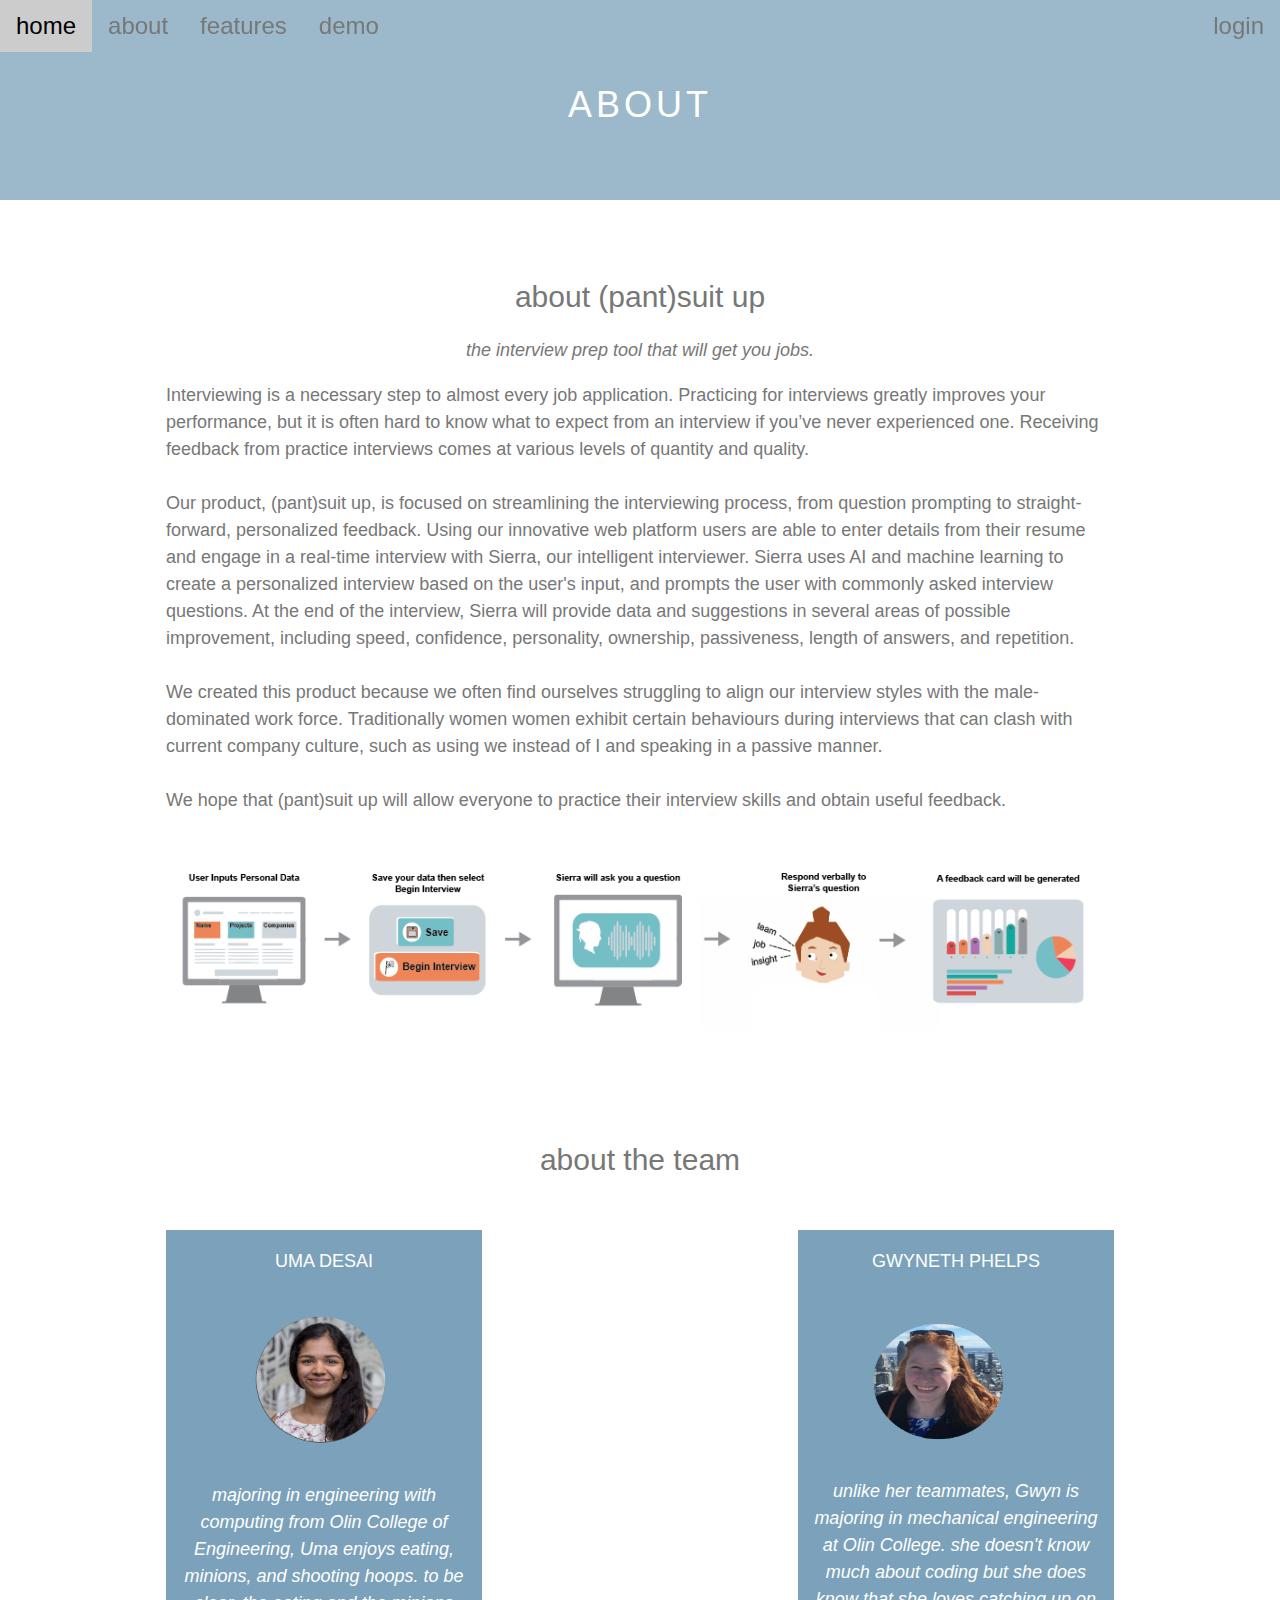
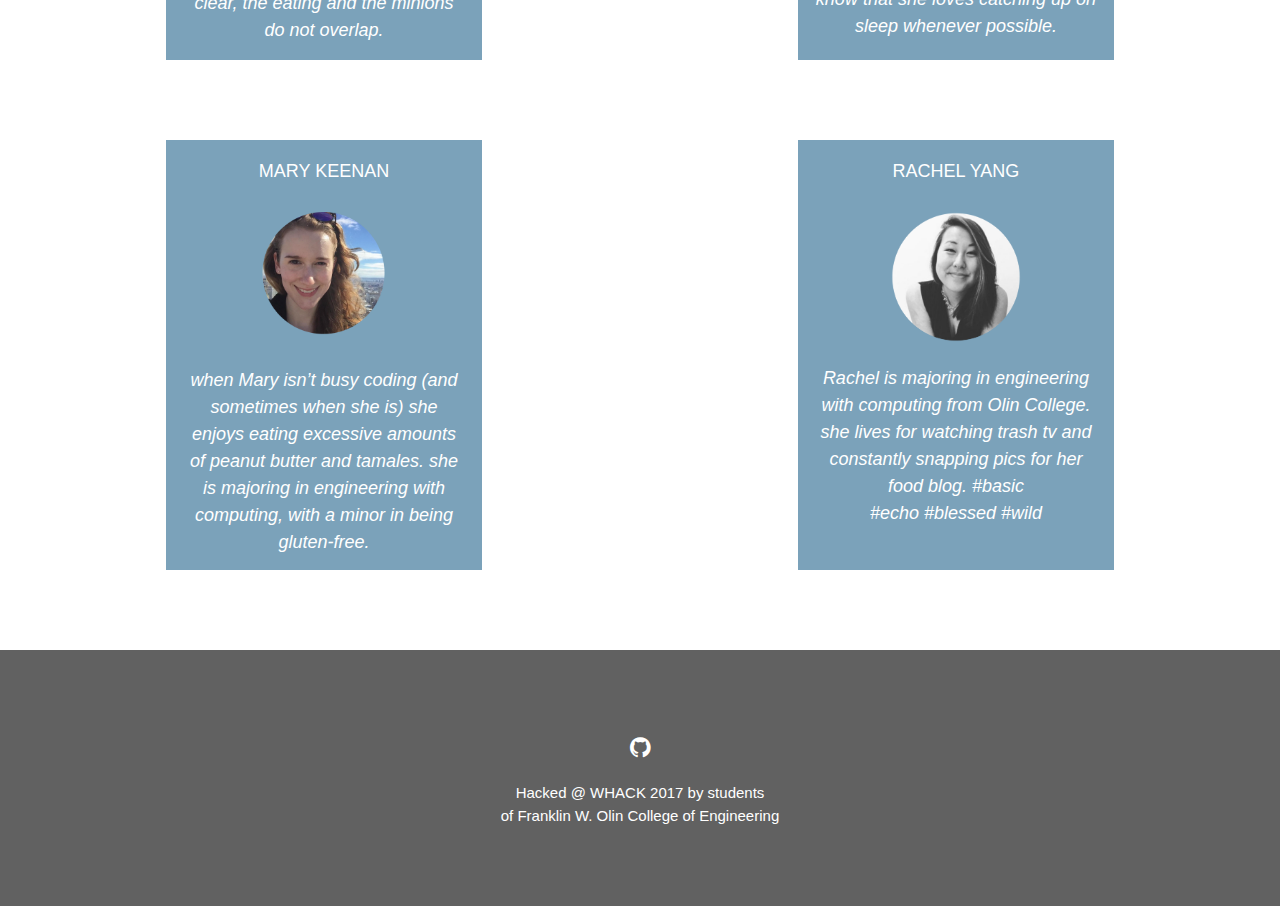
==== whack_website/sites/about.html @ 9c530f9b "just in case" ====
<!DOCTYPE html>
<html>
<title>WHACK - 2017</title>
<meta charset="UTF-8">
<meta name="viewport" content="width=device-width, initial-scale=1">
<link rel="stylesheet" href="../main.css">
<link rel="stylesheet" href="../w3.css">
<link rel="stylesheet" href="https://fonts.googleapis.com/css?family=Lato">
<link rel="stylesheet" href="https://cdnjs.cloudflare.com/ajax/libs/font-awesome/4.7.0/css/font-awesome.min.css">
<body>

<!-- Navbar (sit on top) -->
<div class="w3-top">
  <div class="w3-bar" id="myNavbar">
    <a class="w3-bar-item w3-button w3-hover-black w3-hide-medium w3-hide-large w3-right" href="javascript:void(0);" onclick="toggleFunction()" title="Toggle Navigation Menu">
      <i class="fa fa-bars"></i>
    </a>
    <a href="../../index.html" class="w3-bar-item w3-button">home</a>
    <a href="#" class="w3-bar-item w3-button w3-hide-small">about</a>
    <a href="features.html" class="w3-bar-item w3-button w3-hide-small">features</a>
    <a href="demo.html" class="w3-bar-item w3-button w3-hide-small">demo</a>
    <a href="login.html" class="w3-bar-item w3-button w3-hide-small w3-right w3-hover-red">
      login
    </a>
  </div>

  <!-- Navbar on small screens -->
  <div id="navDemo" class="w3-bar-block w3-white w3-hide w3-hide-large w3-hide-medium">
    <a href="#" class="w3-bar-item w3-button" onclick="toggleFunction()">about</a>
    <a href="features.html" class="w3-bar-item w3-button" onclick="toggleFunction()">features</a>
    <a href="demo.html" class="w3-bar-item w3-button" onclick="toggleFunction()">demo</a>
    <a href="login.html" class="w3-bar-item w3-button w3-hide-small w3-right w3-hover-red">
      login
    </a>
  </div>
</div>

<!-- Header -->
<div class="bgimg-blue w3-display-container w3-opacity-min">
  <div class="w3-display-middle">
     <span class="w3-xxlarge w3-text-white w3-wide">ABOUT</span>
  </div>
</div>

<!-- About Product-->
<div class="w3-content w3-container w3-padding-64" id="about">
  <h3 class="w3-center">about (pant)suit up</h3>
  <p class="w3-center"><em>the interview prep tool that will get you jobs.</em></p>
  <p>Interviewing is a necessary step to almost every job application. Practicing for interviews greatly improves your performance,
     but it is often hard to know what to expect from an interview if you’ve never experienced one. Receiving feedback from practice
     interviews comes at various levels of quantity and quality.</br></br>

     Our product, (pant)suit up, is focused on streamlining the interviewing process, from question prompting to straight-forward, personalized
     feedback. Using our innovative web platform users are able to enter details from their resume and engage in a real-time interview with
     Sierra, our intelligent interviewer. Sierra uses AI and machine learning to create a personalized interview based on the user's input,
     and prompts the user with commonly asked interview questions. At the end of the interview, Sierra will provide data and suggestions in
     several areas of possible improvement, including speed, confidence, personality,  ownership, passiveness, length of answers, and repetition.</br></br>

     We created this product because we often find ourselves struggling to align our interview styles with the male-dominated work force.
     Traditionally women women exhibit certain behaviours during interviews that can clash with current company culture, such as using we instead of
     I and speaking in a passive manner.</br></br>

     We hope that (pant)suit up will allow everyone to practice their interview skills and obtain useful feedback.</p>
   </br>
     <img class="w3-image" src="../images/user.png" style="height:175px;width:1200px">
  </div>

<!-- About the Team -->
<div class="w3-content w3-container w3-padding-32" id="demo">
  <h3 class="w3-center">about the team</h3>
    <div class="w3-row w3-padding-32 w3-section">
      <div class="w3-col m4 w3-container w3-blue-grey" style="height:430px">
          <p class="w3-center">UMA DESAI</br></br>
            <img class="w3-round w3-image" src="../images/uma.png" style="height:150px;width:225px" ></br></br>
            <em>majoring in engineering with computing from Olin College of Engineering, Uma enjoys eating, minions, and shooting hoops. to be clear, the eating and the minions do not overlap.</em></p>
      </br></br></br>
      </div>
      <div class="w3-col m4 w3-container">
      </div>
      <div class="w3-col m4 w3-container w3-blue-grey" style="height:430px">
        <p class="w3-center">GWYNETH PHELPS</br>
            <img class="w3-round w3-image" src="../images/gwyn.png" style="height:200px;width:225px" ></br>
            <em>unlike her teammates, Gwyn is majoring in mechanical engineering at Olin College. she doesn't know much about coding but she does know that she loves catching up on sleep whenever possible. </em></p>
      </br></br>
      </div>
    </div>
    <div class="w3-row w3-padding-32 w3-section">
      <div class="w3-col m4  w3-container w3-blue-grey" style="height:430px">
        <p class="w3-center">MARY KEENAN</br></br>
            <img class="w3-round w3-image" src="../images/mary.png" style="height:125px;width:125px" ></br></br>
            <em>when Mary isn’t busy coding (and sometimes when she is) she enjoys eating excessive amounts of peanut butter and tamales. she is majoring in engineering with computing, with a minor in being </br>gluten-free.</em></p>
      </br>
      </div>
      <div class="w3-col m4 w3-container">
      </div>
      <div class="w3-col m4 w3-container w3-blue-grey" style="height:430px">
          <p class="w3-center">RACHEL  YANG</br></br>
              <img class="w3-round w3-image" src="../images/rachel.png" style="height:150px;width:150px" ></br>
              <em>Rachel is majoring in engineering with computing from Olin College. she lives for watching trash tv and constantly snapping pics for her food blog. #basic </br> #echo #blessed #wild</em></p>
      </br></br>
      </div>
    </div>
  </div>

<!-- Footer -->
<footer class="w3-center w3-dark-grey w3-padding-64">
  <div class="w3-xlarge w3-section">
    <a href="https://github.com/RachelYang02/whack2017"><i class="fa fa-github w3-hover-opacity"></i></a>
  </div>
  <p>Hacked @ WHACK 2017 by students </br> of Franklin W. Olin College of Engineering</p>
</footer>

<!-- Scripts -->
<script src="../main.js"></script>

</body>
</html>
---- whack_website/main.css ----
body,h1,h2,h3,h4,h5,h6 {font-family: "Lato", sans-serif;}

body, html {
    height: 100%;
    color: #777;
    line-height: 1.8;
}

/* Create a Parallax Effect */
.bgimg-1 {
    background-attachment: fixed;
    background-position: center;
    background-repeat: no-repeat;
    background-size: cover;
}

/* First image (Logo. Full height) */
.bgimg-1 {
    background-image: url('../whack_website/images/bg.jpg');
    min-height: 100%;
}

/* Blue Page Header */
.bgimg-blue {
    background-color: #7BA2BA;
    min-height: 200px;
}


.w3-display-container .w3-display-middle {
  font-size: 50px;
}

.w3-content p {
  font-size: 18px;
}
.w3-top a {
  font-size: 24px;
}

.w3-wide {letter-spacing: 10px;}
.w3-hover-opacity {cursor: pointer;}

/* Turn off parallax scrolling for tablets and phones */
@media only screen and (max-device-width: 1024px) {
    .bgimg-1, .bgimg-2, .bgimg-3 {
        background-attachment: scroll;
    }
}
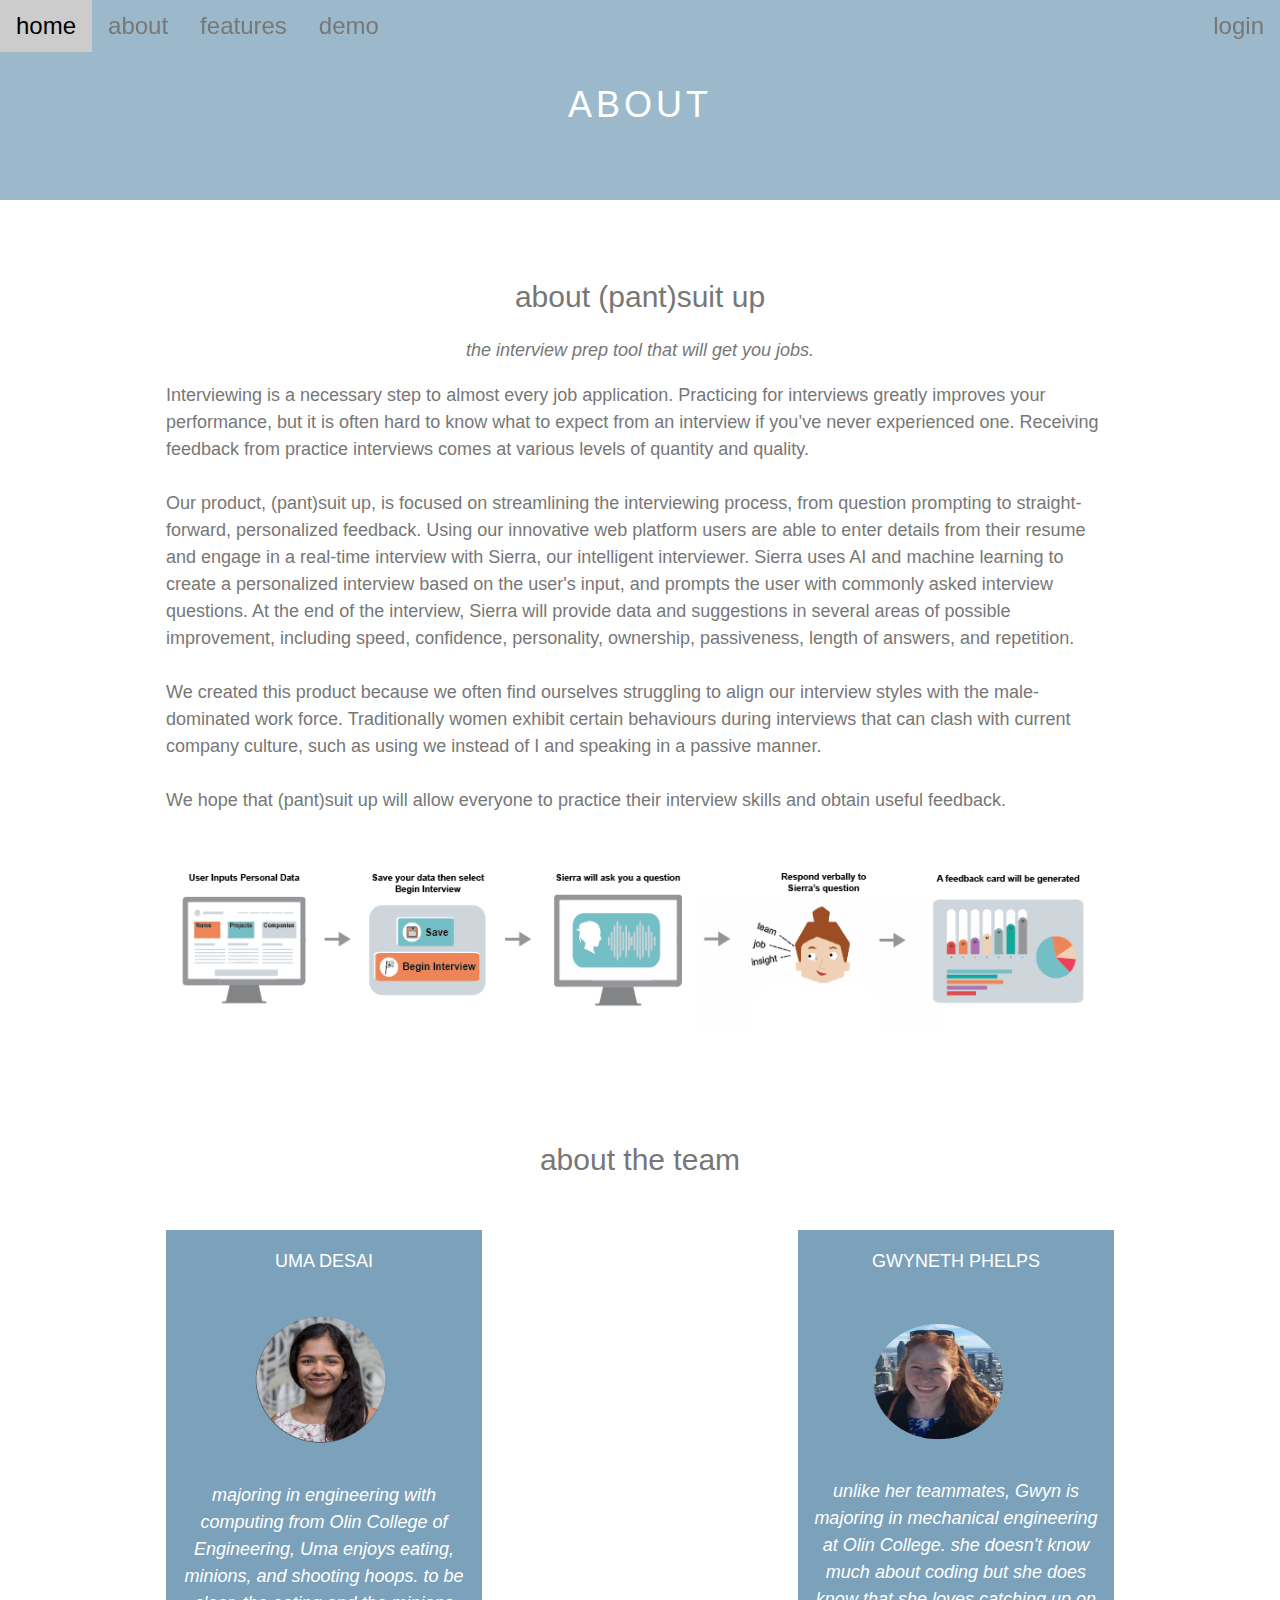
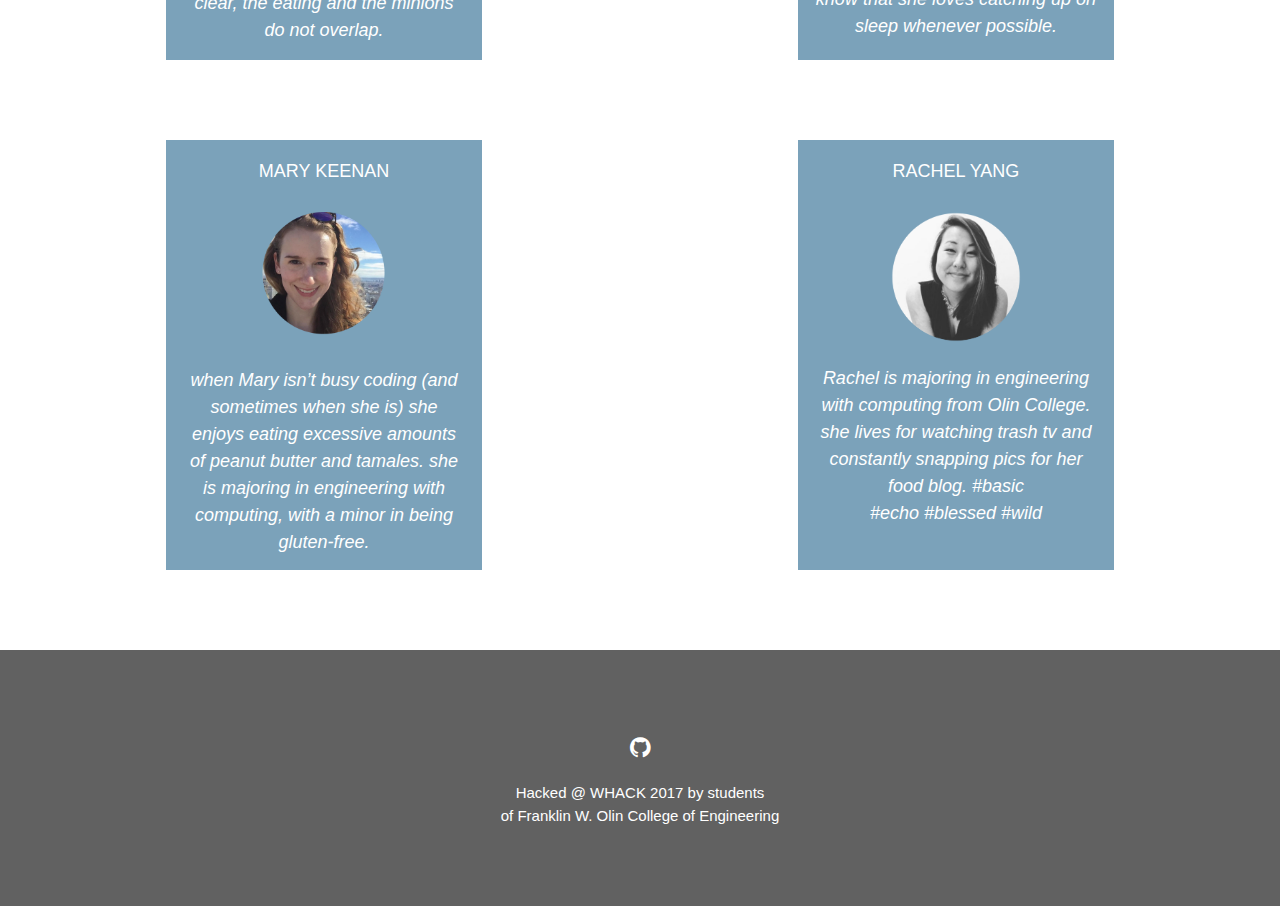
==== commit 9463b90b: "just in case" ====
--- a/whack_website/sites/about.html
+++ b/whack_website/sites/about.html
@@ -57,7 +57,7 @@
      several areas of possible improvement, including speed, confidence, personality,  ownership, passiveness, length of answers, and repetition.</br></br>
 
      We created this product because we often find ourselves struggling to align our interview styles with the male-dominated work force.
-     Traditionally women women exhibit certain behaviours during interviews that can clash with current company culture, such as using we instead of
+     Traditionally women exhibit certain behaviours during interviews that can clash with current company culture, such as using we instead of
      I and speaking in a passive manner.</br></br>
 
      We hope that (pant)suit up will allow everyone to practice their interview skills and obtain useful feedback.</p>
